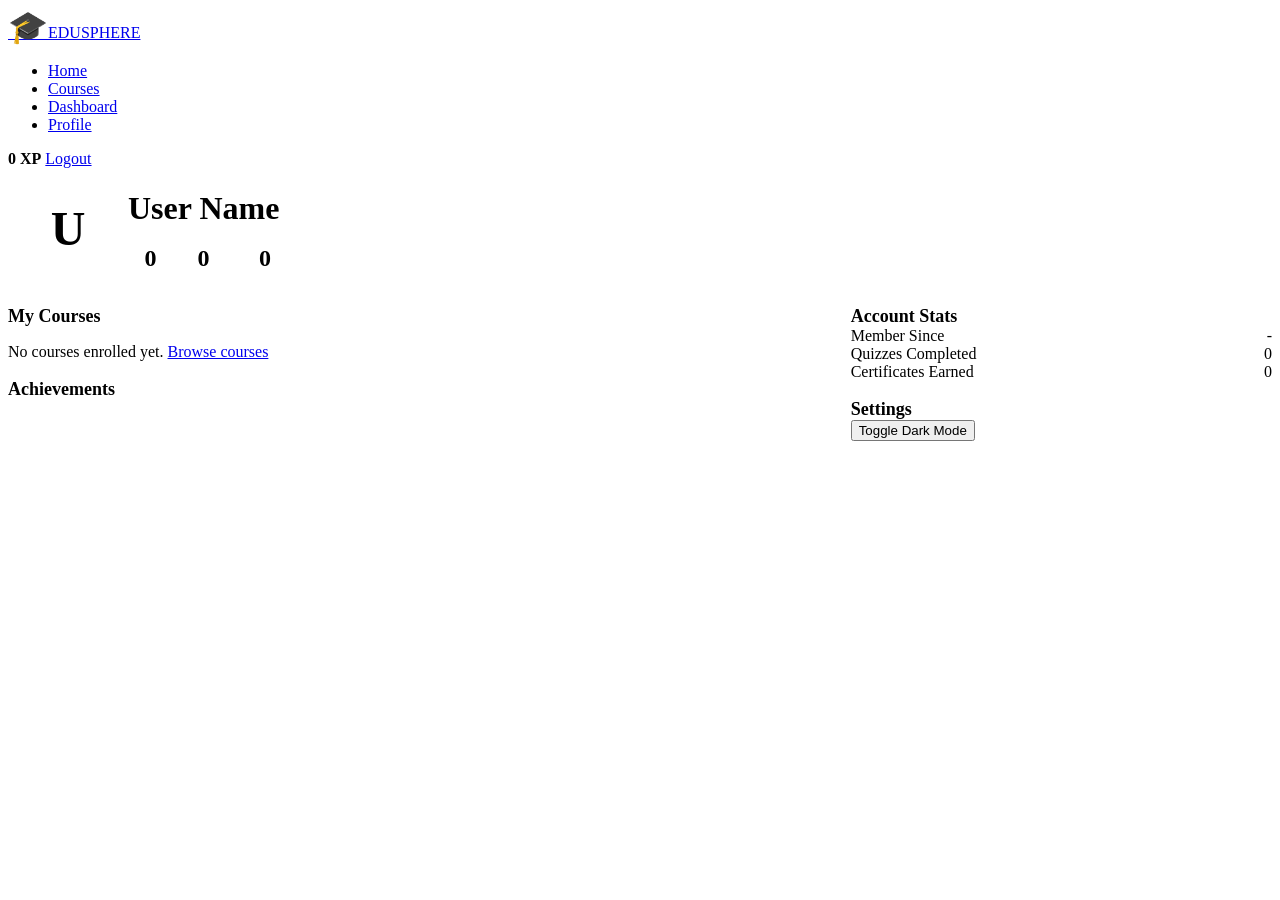
==== profile.html @ 82bf7ac2 "Add profile.html with layout and styles Initial creation of the profile page with layout and styles." ====
<!DOCTYPE html>
<html lang="en">
<head>
    <meta charset="UTF-8">
    <meta name="viewport" content="width=device-width, initial-scale=1.0">
    <title>Profile - EDUSPHERE</title>
    <link rel="preconnect" href="https://fonts.googleapis.com">
    <link rel="preconnect" href="https://fonts.gstatic.com" crossorigin>
    <link href="https://fonts.googleapis.com/css2?family=Inter:wght@400;500;600;700&family=Poppins:wght@500;600;700&display=swap" rel="stylesheet">
    <link rel="stylesheet" href="css/style.css">
    <link rel="stylesheet" href="css/dashboard.css">
    <style>
        .profile-page { padding: calc(70px + var(--spacing-xl)) 0 var(--spacing-xl); }
        .profile-header { background: linear-gradient(135deg, var(--primary-color), var(--primary-dark)); padding: var(--spacing-2xl); color: var(--text-light); border-radius: var(--radius-lg); margin-bottom: var(--spacing-xl); }
        .profile-info { display: flex; align-items: center; gap: var(--spacing-xl); flex-wrap: wrap; }
        .profile-avatar { width: 120px; height: 120px; border-radius: var(--radius-full); background: var(--bg-primary); display: flex; align-items: center; justify-content: center; font-size: 3rem; font-weight: 700; color: var(--primary-color); border: 4px solid var(--text-light); }
        .profile-details h1 { color: var(--text-light); font-size: 2rem; margin-bottom: var(--spacing-xs); }
        .profile-details p { color: rgba(255,255,255,0.8); margin: 0; }
        .profile-stats { display: flex; gap: var(--spacing-xl); margin-top: var(--spacing-lg); flex-wrap: wrap; }
        .profile-stat { text-align: center; }
        .profile-stat-value { font-size: 1.5rem; font-weight: 700; color: var(--text-light); }
        .profile-stat-label { font-size: 0.875rem; color: rgba(255,255,255,0.7); }
        .profile-grid { display: grid; grid-template-columns: 2fr 1fr; gap: var(--spacing-xl); }
        @media (max-width: 992px) { .profile-grid { grid-template-columns: 1fr; } }
        .profile-section { background: var(--bg-primary); border-radius: var(--radius-lg); padding: var(--spacing-xl); margin-bottom: var(--spacing-xl); box-shadow: var(--shadow-sm); }
        .profile-section h3 { font-size: 1.125rem; margin-bottom: var(--spacing-lg); }
        .stat-row { display: flex; justify-content: space-between; padding: var(--spacing-md) 0; border-bottom: 1px solid var(--border-light); }
        .stat-row:last-child { border-bottom: none; }
        .achievement-grid { display: grid; grid-template-columns: repeat(auto-fill, minmax(100px, 1fr)); gap: var(--spacing-md); }
        .achievement-card { text-align: center; padding: var(--spacing-lg); background: var(--bg-secondary); border-radius: var(--radius-md); }
        .achievement-card.locked { opacity: 0.5; filter: grayscale(1); }
        .achievement-icon { font-size: 2rem; margin-bottom: var(--spacing-sm); }
        .achievement-name { font-size: 0.75rem; font-weight: 600; }
        .course-progress-item { display: flex; gap: var(--spacing-md); padding: var(--spacing-md) 0; border-bottom: 1px solid var(--border-light); }
        .course-progress-item:last-child { border-bottom: none; }
        .course-thumb { width: 80px; height: 60px; background: var(--bg-tertiary); border-radius: var(--radius-md); display: flex; align-items: center; justify-content: center; }
        .course-info { flex: 1; }
        .course-info h4 { font-size: 0.9375rem; margin-bottom: var(--spacing-xs); }
        .course-info p { font-size: 0.8125rem; color: var(--text-tertiary); margin: 0; }
    </style>
</head>
<body>
    <nav class="navbar">
        <div class="navbar-container">
            <a href="index.html" class="navbar-brand"><span style="font-size: 2rem;">🎓</span>EDUSPHERE</a>
            <div class="navbar-menu" id="navbar-menu">
                <ul class="navbar-links">
                    <li><a href="index.html" class="navbar-link">Home</a></li>
                    <li><a href="courses.html" class="navbar-link">Courses</a></li>
                    <li><a href="dashboard.html" class="navbar-link">Dashboard</a></li>
                    <li><a href="profile.html" class="navbar-link active">Profile</a></li>
                </ul>
                <div class="navbar-actions">
                    <span class="user-xp" style="font-weight:600;color:var(--primary-color);">0 XP</span>
                    <a href="login.html" class="btn btn-primary" onclick="AuthManager.logout()">Logout</a>
                </div>
            </div>
        </div>
    </nav>

    <div class="container profile-page">
        <div class="profile-header">
            <div class="profile-info">
                <div class="profile-avatar" id="profile-avatar">U</div>
                <div class="profile-details">
                    <h1 id="profile-name">User Name</h1>
                    <p id="profile-email">user@email.com</p>
                    <div class="profile-stats">
                        <div class="profile-stat">
                            <div class="profile-stat-value" id="stat-courses">0</div>
                            <div class="profile-stat-label">Courses</div>
                        </div>
                        <div class="profile-stat">
                            <div class="profile-stat-value" id="stat-xp">0</div>
                            <div class="profile-stat-label">XP Earned</div>
                        </div>
                        <div class="profile-stat">
                            <div class="profile-stat-value" id="stat-streak">0</div>
                            <div class="profile-stat-label">Day Streak</div>
                        </div>
                    </div>
                </div>
            </div>
        </div>

        <div class="profile-grid">
            <div>
                <div class="profile-section">
                    <h3>My Courses</h3>
                    <div id="enrolled-courses">
                        <p style="color:var(--text-tertiary);">No courses enrolled yet. <a href="courses.html">Browse courses</a></p>
                    </div>
                </div>
                <div class="profile-section">
                    <h3>Achievements</h3>
                    <div class="achievement-grid" id="achievements"></div>
                </div>
            </div>
            <div>
                <div class="profile-section">
                    <h3>Account Stats</h3>
                    <div class="stat-row"><span>Member Since</span><span id="join-date">-</span></div>
                    <div class="stat-row"><span>Quizzes Completed</span><span id="quiz-count">0</span></div>
                    <div class="stat-row"><span>Certificates Earned</span><span id="cert-count">0</span></div>
                </div>
                <div class="profile-section">
                    <h3>Settings</h3>
                    <button class="btn btn-outline w-full mb-sm" onclick="ThemeManager.toggle()">Toggle Dark Mode</button>
                </div>
            </div>
        </div>
    </div>

    <script src="js/data.js"></script>
    <script src="js/main.js"></script>
    <script>
        AuthManager.checkAuth();
        if (!APP_STATE.isLoggedIn) { window.location.href = 'login.html'; }
        
        const user = APP_STATE.currentUser;
        if (user) {
            document.getElementById('profile-name').textContent = user.name;
            document.getElementById('profile-email').textContent = user.email;
            document.getElementById('profile-avatar').textContent = user.name.charAt(0).toUpperCase();
            document.getElementById('stat-xp').textContent = (user.xp || 0).toLocaleString();
            document.getElementById('stat-streak').textContent = user.streak || 0;
            document.getElementById('stat-courses').textContent = (user.enrolledCourses || []).length;
            document.getElementById('join-date').textContent = new Date(user.joinedAt || Date.now()).toLocaleDateString();
            document.querySelector('.user-xp').textContent = `${(user.xp || 0).toLocaleString()} XP`;
            
            // Render achievements
            const achievementsEl = document.getElementById('achievements');
            achievementsEl.innerHTML = ACHIEVEMENTS.map(a => {
                const unlocked = user.achievements?.includes(a.id);
                return `<div class="achievement-card ${unlocked ? '' : 'locked'}"><div class="achievement-icon">${a.icon}</div><div class="achievement-name">${a.name}</div></div>`;
            }).join('');
        }
    </script>
</body>
</html>
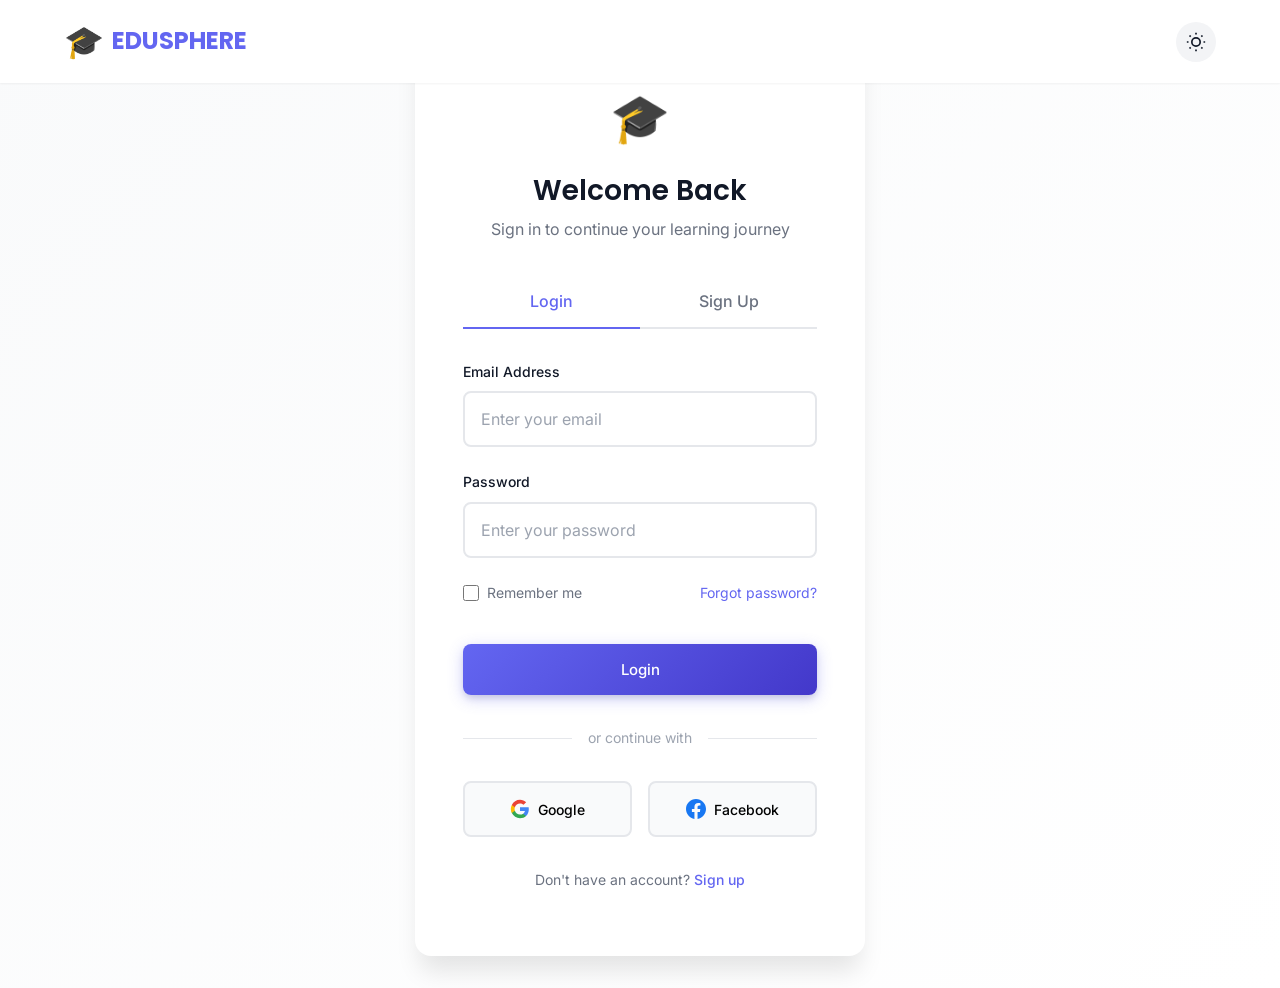
==== commit 39028787: "Update profile.html" ====
--- a/profile.html
+++ b/profile.html
@@ -37,6 +37,17 @@
         .course-info { flex: 1; }
         .course-info h4 { font-size: 0.9375rem; margin-bottom: var(--spacing-xs); }
         .course-info p { font-size: 0.8125rem; color: var(--text-tertiary); margin: 0; }
+        
+        /* Certificates Section */
+        .certificates-grid { display: grid; grid-template-columns: repeat(auto-fill, minmax(280px, 1fr)); gap: var(--spacing-lg); }
+        .certificate-card { background: linear-gradient(135deg, #fff 0%, #f8f9fa 100%); border: 2px solid #ffd700; border-radius: var(--radius-lg); padding: var(--spacing-xl); text-align: center; position: relative; overflow: hidden; }
+        .certificate-card::before { content: ''; position: absolute; top: 0; left: 0; right: 0; height: 4px; background: linear-gradient(90deg, #ffd700, #ffb700, #ffd700); }
+        .certificate-card .cert-icon { font-size: 3rem; margin-bottom: var(--spacing-md); }
+        .certificate-card h4 { font-size: 1rem; margin-bottom: var(--spacing-xs); color: #333; }
+        .certificate-card p { font-size: 0.8125rem; color: #666; margin-bottom: var(--spacing-md); }
+        .certificate-card .cert-date { font-size: 0.75rem; color: #999; }
+        .certificate-actions { display: flex; gap: var(--spacing-sm); justify-content: center; margin-top: var(--spacing-md); }
+        .no-certificates { text-align: center; padding: var(--spacing-xl); color: var(--text-tertiary); }
     </style>
 </head>
 <body>
@@ -91,6 +102,15 @@
                         <p style="color:var(--text-tertiary);">No courses enrolled yet. <a href="courses.html">Browse courses</a></p>
                     </div>
                 </div>
+
+                <!-- Certificates Section -->
+                <div class="profile-section">
+                    <h3>🎓 My Certificates</h3>
+                    <div class="certificates-grid" id="certificates-list">
+                        <p class="no-certificates">Complete courses to earn certificates!</p>
+                    </div>
+                </div>
+
                 <div class="profile-section">
                     <h3>Achievements</h3>
                     <div class="achievement-grid" id="achievements"></div>
@@ -134,6 +154,56 @@
                 const unlocked = user.achievements?.includes(a.id);
                 return `<div class="achievement-card ${unlocked ? '' : 'locked'}"><div class="achievement-icon">${a.icon}</div><div class="achievement-name">${a.name}</div></div>`;
             }).join('');
+            
+            renderCertificates();
+        }
+        
+        function renderCertificates() {
+            const certList = document.getElementById('certificates-list');
+            const certificates = JSON.parse(localStorage.getItem('edusphere_certificates') || '[]');
+            
+            if (certificates.length === 0) {
+                certList.innerHTML = '<p class="no-certificates">Complete courses to earn certificates!</p>';
+                return;
+            }
+            
+            certList.innerHTML = certificates.map(cert => `
+                <div class="certificate-card">
+                    <div class="cert-icon">🎓</div>
+                    <h4>${cert.courseName}</h4>
+                    <p>Completed on ${new Date(cert.completedAt).toLocaleDateString()}</p>
+                    <span class="cert-date">Certificate ID: ${cert.id}</span>
+                    <div class="certificate-actions">
+                        <button class="btn btn-sm btn-primary" onclick="viewCertificate('${cert.id}')">View</button>
+                        <button class="btn btn-sm btn-outline" onclick="downloadCertificate('${cert.id}')">Download</button>
+                    </div>
+                </div>
+            `).join('');
+            
+            document.getElementById('cert-count').textContent = certificates.length;
+        }
+        
+        function viewCertificate(certId) {
+            const certificates = JSON.parse(localStorage.getItem('edusphere_certificates') || '[]');
+            const cert = certificates.find(c => c.id === certId);
+            if (cert) {
+                alert(`Certificate of Completion\n\nStudent: ${cert.userName}\nCourse: ${cert.courseName}\nCompleted: ${new Date(cert.completedAt).toLocaleDateString()}`);
+            }
+        }
+        
+        function downloadCertificate(certId) {
+            const certificates = JSON.parse(localStorage.getItem('edusphere_certificates') || '[]');
+            const cert = certificates.find(c => c.id === certId);
+            if (cert) {
+                const content = `CERTIFICATE OF COMPLETION\n\nThis is to certify that\n${cert.userName}\nhas successfully completed the course\n${cert.courseName}\n\nDate: ${new Date(cert.completedAt).toLocaleDateString()}\nCertificate ID: ${cert.id}\n\n- EDUSPHERE`;
+                const blob = new Blob([content], { type: 'text/plain' });
+                const url = URL.createObjectURL(blob);
+                const a = document.createElement('a');
+                a.href = url;
+                a.download = `certificate-${cert.courseName.replace(/\s+/g, '-')}.txt`;
+                a.click();
+                URL.revokeObjectURL(url);
+            }
         }
     </script>
 </body>
--- a/css/style.css
+++ b/css/style.css
@@ -0,0 +1,1621 @@
+/* EDUSPHERE - Smart AI Learning Platform */
+/* Main Stylesheet */
+
+/* ========================================
+   CSS VARIABLES & THEME
+======================================== */
+:root {
+    /* Primary Colors */
+    --primary-color: #6366f1;
+    --primary-hover: #4f46e5;
+    --primary-light: #818cf8;
+    --primary-dark: #4338ca;
+    
+    /* Secondary Colors */
+    --secondary-color: #10b981;
+    --secondary-hover: #059669;
+    --accent-color: #f59e0b;
+    
+    /* Neutral Colors */
+    --bg-primary: #ffffff;
+    --bg-secondary: #f9fafb;
+    --bg-tertiary: #f3f4f6;
+    --bg-dark: #111827;
+    
+    /* Text Colors */
+    --text-primary: #111827;
+    --text-secondary: #6b7280;
+    --text-tertiary: #9ca3af;
+    --text-light: #ffffff;
+    
+    /* Border Colors */
+    --border-color: #e5e7eb;
+    --border-light: #f3f4f6;
+    
+    /* Status Colors */
+    --success-color: #10b981;
+    --warning-color: #f59e0b;
+    --error-color: #ef4444;
+    --info-color: #3b82f6;
+    
+    /* Shadows */
+    --shadow-sm: 0 1px 2px 0 rgba(0, 0, 0, 0.05);
+    --shadow-md: 0 4px 6px -1px rgba(0, 0, 0, 0.1);
+    --shadow-lg: 0 10px 15px -3px rgba(0, 0, 0, 0.1);
+    --shadow-xl: 0 20px 25px -5px rgba(0, 0, 0, 0.1);
+    
+    /* Spacing */
+    --spacing-xs: 0.25rem;
+    --spacing-sm: 0.5rem;
+    --spacing-md: 1rem;
+    --spacing-lg: 1.5rem;
+    --spacing-xl: 2rem;
+    --spacing-2xl: 3rem;
+    
+    /* Border Radius */
+    --radius-sm: 0.375rem;
+    --radius-md: 0.5rem;
+    --radius-lg: 0.75rem;
+    --radius-xl: 1rem;
+    --radius-full: 9999px;
+    
+    /* Transitions */
+    --transition-fast: 150ms ease;
+    --transition-base: 250ms ease;
+    --transition-slow: 350ms ease;
+    
+    /* Z-index */
+    --z-dropdown: 100;
+    --z-sticky: 200;
+    --z-fixed: 300;
+    --z-modal-backdrop: 400;
+    --z-modal: 500;
+    --z-popover: 600;
+    --z-tooltip: 700;
+    
+    /* Font */
+    --font-primary: 'Inter', -apple-system, BlinkMacSystemFont, 'Segoe UI', sans-serif;
+    --font-heading: 'Poppins', sans-serif;
+}
+
+/* Dark Theme */
+[data-theme="dark"] {
+    --bg-primary: #1a1a2e;
+    --bg-secondary: #16213e;
+    --bg-tertiary: #0f3460;
+    --text-primary: #f9fafb;
+    --text-secondary: #d1d5db;
+    --text-tertiary: #9ca3af;
+    --border-color: #374151;
+    --border-light: #1f2937;
+}
+
+/* ========================================
+   RESET & BASE STYLES
+======================================== */
+*, *::before, *::after {
+    box-sizing: border-box;
+    margin: 0;
+    padding: 0;
+}
+
+html {
+    scroll-behavior: smooth;
+    font-size: 16px;
+}
+
+body {
+    font-family: var(--font-primary);
+    color: var(--text-primary);
+    background-color: var(--bg-secondary);
+    line-height: 1.6;
+    -webkit-font-smoothing: antialiased;
+    -moz-osx-font-smoothing: grayscale;
+    overflow-x: hidden;
+}
+
+h1, h2, h3, h4, h5, h6 {
+    font-family: var(--font-heading);
+    font-weight: 600;
+    line-height: 1.3;
+    color: var(--text-primary);
+}
+
+h1 { font-size: 2.5rem; }
+h2 { font-size: 2rem; }
+h3 { font-size: 1.5rem; }
+h4 { font-size: 1.25rem; }
+h5 { font-size: 1.125rem; }
+h6 { font-size: 1rem; }
+
+p {
+    color: var(--text-secondary);
+    margin-bottom: var(--spacing-md);
+}
+
+a {
+    color: var(--primary-color);
+    text-decoration: none;
+    transition: color var(--transition-fast);
+}
+
+a:hover {
+    color: var(--primary-hover);
+}
+
+img {
+    max-width: 100%;
+    height: auto;
+    display: block;
+}
+
+button {
+    cursor: pointer;
+    font-family: inherit;
+    border: none;
+    outline: none;
+}
+
+input, textarea, select {
+    font-family: inherit;
+    font-size: 1rem;
+}
+
+/* ========================================
+   UTILITY CLASSES
+======================================== */
+.container {
+    max-width: 1200px;
+    margin: 0 auto;
+    padding: 0 var(--spacing-lg);
+}
+
+.container-fluid {
+    width: 100%;
+    padding: 0 var(--spacing-lg);
+}
+
+.flex {
+    display: flex;
+}
+
+.flex-col {
+    flex-direction: column;
+}
+
+.items-center {
+    align-items: center;
+}
+
+.justify-center {
+    justify-content: center;
+}
+
+.justify-between {
+    justify-content: space-between;
+}
+
+.gap-sm { gap: var(--spacing-sm); }
+.gap-md { gap: var(--spacing-md); }
+.gap-lg { gap: var(--spacing-lg); }
+.gap-xl { gap: var(--spacing-xl); }
+
+.text-center { text-align: center; }
+.text-left { text-align: left; }
+.text-right { text-align: right; }
+
+.hidden { display: none !important; }
+.block { display: block; }
+
+.w-full { width: 100%; }
+.h-full { height: 100%; }
+
+.mt-sm { margin-top: var(--spacing-sm); }
+.mt-md { margin-top: var(--spacing-md); }
+.mt-lg { margin-top: var(--spacing-lg); }
+.mt-xl { margin-top: var(--spacing-xl); }
+
+.mb-sm { margin-bottom: var(--spacing-sm); }
+.mb-md { margin-bottom: var(--spacing-md); }
+.mb-lg { margin-bottom: var(--spacing-lg); }
+.mb-xl { margin-bottom: var(--spacing-xl); }
+
+/* ========================================
+   BUTTON STYLES
+======================================== */
+.btn {
+    display: inline-flex;
+    align-items: center;
+    justify-content: center;
+    gap: var(--spacing-sm);
+    padding: var(--spacing-md) var(--spacing-lg);
+    font-size: 0.9375rem;
+    font-weight: 500;
+    border-radius: var(--radius-md);
+    transition: all var(--transition-base);
+    cursor: pointer;
+    border: none;
+    text-decoration: none;
+}
+
+.btn-primary {
+    background: linear-gradient(135deg, var(--primary-color), var(--primary-dark));
+    color: var(--text-light);
+    box-shadow: var(--shadow-md), 0 4px 15px rgba(99, 102, 241, 0.3);
+}
+
+.btn-primary:hover {
+    transform: translateY(-2px);
+    box-shadow: var(--shadow-lg), 0 6px 20px rgba(99, 102, 241, 0.4);
+}
+
+.btn-secondary {
+    background-color: var(--secondary-color);
+    color: var(--text-light);
+}
+
+.btn-secondary:hover {
+    background-color: var(--secondary-hover);
+    transform: translateY(-2px);
+}
+
+.btn-outline {
+    background-color: transparent;
+    border: 2px solid var(--primary-color);
+    color: var(--primary-color);
+}
+
+.btn-outline:hover {
+    background-color: var(--primary-color);
+    color: var(--text-light);
+}
+
+.btn-ghost {
+    background-color: transparent;
+    color: var(--text-secondary);
+}
+
+.btn-ghost:hover {
+    background-color: var(--bg-tertiary);
+    color: var(--text-primary);
+}
+
+.btn-sm {
+    padding: var(--spacing-sm) var(--spacing-md);
+    font-size: 0.875rem;
+}
+
+.btn-lg {
+    padding: var(--spacing-lg) var(--spacing-2xl);
+    font-size: 1.0625rem;
+}
+
+.btn-icon {
+    padding: var(--spacing-sm);
+    border-radius: var(--radius-full);
+}
+
+/* ========================================
+   FORM STYLES
+======================================== */
+.form-group {
+    margin-bottom: var(--spacing-lg);
+}
+
+.form-label {
+    display: block;
+    font-size: 0.875rem;
+    font-weight: 500;
+    color: var(--text-primary);
+    margin-bottom: var(--spacing-sm);
+}
+
+.form-input {
+    width: 100%;
+    padding: var(--spacing-md);
+    font-size: 1rem;
+    color: var(--text-primary);
+    background-color: var(--bg-primary);
+    border: 2px solid var(--border-color);
+    border-radius: var(--radius-md);
+    transition: all var(--transition-fast);
+}
+
+.form-input:focus {
+    outline: none;
+    border-color: var(--primary-color);
+    box-shadow: 0 0 0 3px rgba(99, 102, 241, 0.15);
+}
+
+.form-input::placeholder {
+    color: var(--text-tertiary);
+}
+
+.form-error {
+    color: var(--error-color);
+    font-size: 0.875rem;
+    margin-top: var(--spacing-xs);
+}
+
+/* ========================================
+   CARD STYLES
+======================================== */
+.card {
+    background-color: var(--bg-primary);
+    border-radius: var(--radius-lg);
+    box-shadow: var(--shadow-md);
+    overflow: hidden;
+    transition: all var(--transition-base);
+}
+
+.card:hover {
+    transform: translateY(-4px);
+    box-shadow: var(--shadow-xl);
+}
+
+.card-body {
+    padding: var(--spacing-lg);
+}
+
+.card-header {
+    padding: var(--spacing-lg);
+    border-bottom: 1px solid var(--border-light);
+}
+
+.card-footer {
+    padding: var(--spacing-lg);
+    border-top: 1px solid var(--border-light);
+}
+
+/* Course Card */
+.course-card {
+    position: relative;
+    background: var(--bg-primary);
+    border-radius: var(--radius-lg);
+    overflow: hidden;
+    box-shadow: var(--shadow-sm);
+    transition: all var(--transition-base);
+}
+
+.course-card:hover {
+    transform: translateY(-8px);
+    box-shadow: var(--shadow-xl);
+}
+
+.course-card-image {
+    position: relative;
+    height: 180px;
+    overflow: hidden;
+}
+
+.course-card-image img {
+    width: 100%;
+    height: 100%;
+    object-fit: cover;
+    transition: transform var(--transition-slow);
+}
+
+.course-card:hover .course-card-image img {
+    transform: scale(1.1);
+}
+
+.course-card-badge {
+    position: absolute;
+    top: var(--spacing-md);
+    left: var(--spacing-md);
+    padding: var(--spacing-xs) var(--spacing-sm);
+    background: var(--primary-color);
+    color: var(--text-light);
+    font-size: 0.75rem;
+    font-weight: 600;
+    border-radius: var(--radius-sm);
+    text-transform: uppercase;
+}
+
+.course-card-content {
+    padding: var(--spacing-lg);
+}
+
+.course-card-title {
+    font-size: 1.125rem;
+    font-weight: 600;
+    margin-bottom: var(--spacing-sm);
+    display: -webkit-box;
+    -webkit-line-clamp: 2;
+    -webkit-box-orient: vertical;
+    overflow: hidden;
+}
+
+.course-card-instructor {
+    font-size: 0.875rem;
+    color: var(--text-tertiary);
+    margin-bottom: var(--spacing-md);
+}
+
+.course-card-meta {
+    display: flex;
+    align-items: center;
+    justify-content: space-between;
+    font-size: 0.8125rem;
+    color: var(--text-secondary);
+}
+
+.course-card-rating {
+    display: flex;
+    align-items: center;
+    gap: var(--spacing-xs);
+    color: var(--accent-color);
+}
+
+.course-card-price {
+    font-weight: 600;
+    color: var(--primary-color);
+}
+
+/* ========================================
+   NAVIGATION
+======================================== */
+.navbar {
+    position: fixed;
+    top: 0;
+    left: 0;
+    right: 0;
+    z-index: var(--z-fixed);
+    background-color: var(--bg-primary);
+    box-shadow: var(--shadow-sm);
+    padding: var(--spacing-md) 0;
+    transition: all var(--transition-base);
+}
+
+.navbar.scrolled {
+    box-shadow: var(--shadow-md);
+    padding: var(--spacing-sm) 0;
+}
+
+.navbar-container {
+    display: flex;
+    align-items: center;
+    justify-content: space-between;
+    max-width: 1200px;
+    margin: 0 auto;
+    padding: 0 var(--spacing-lg);
+}
+
+.navbar-brand {
+    display: flex;
+    align-items: center;
+    gap: var(--spacing-sm);
+    font-family: var(--font-heading);
+    font-size: 1.5rem;
+    font-weight: 700;
+    color: var(--primary-color);
+    text-decoration: none;
+}
+
+.navbar-brand img {
+    width: 40px;
+    height: 40px;
+}
+
+.navbar-menu {
+    display: flex;
+    align-items: center;
+    gap: var(--spacing-xl);
+}
+
+.navbar-links {
+    display: flex;
+    align-items: center;
+    gap: var(--spacing-lg);
+    list-style: none;
+}
+
+.navbar-link {
+    color: var(--text-secondary);
+    font-weight: 500;
+    transition: color var(--transition-fast);
+    position: relative;
+}
+
+.navbar-link:hover,
+.navbar-link.active {
+    color: var(--primary-color);
+}
+
+.navbar-link::after {
+    content: '';
+    position: absolute;
+    bottom: -4px;
+    left: 0;
+    width: 0;
+    height: 2px;
+    background: var(--primary-color);
+    transition: width var(--transition-base);
+}
+
+.navbar-link:hover::after,
+.navbar-link.active::after {
+    width: 100%;
+}
+
+.navbar-actions {
+    display: flex;
+    align-items: center;
+    gap: var(--spacing-md);
+}
+
+.navbar-toggle {
+    display: none;
+    flex-direction: column;
+    gap: 4px;
+    padding: var(--spacing-sm);
+    background: none;
+    border: none;
+    cursor: pointer;
+}
+
+.navbar-toggle span {
+    display: block;
+    width: 24px;
+    height: 2px;
+    background: var(--text-primary);
+    transition: all var(--transition-fast);
+}
+
+/* ========================================
+   HERO SECTION
+======================================== */
+.hero {
+    position: relative;
+    min-height: 100vh;
+    display: flex;
+    align-items: center;
+    padding: calc(80px + var(--spacing-2xl)) 0 var(--spacing-2xl);
+    background: linear-gradient(135deg, var(--bg-secondary) 0%, var(--bg-primary) 100%);
+    overflow: hidden;
+}
+
+.hero::before {
+    content: '';
+    position: absolute;
+    top: -50%;
+    right: -20%;
+    width: 80%;
+    height: 150%;
+    background: radial-gradient(ellipse, rgba(99, 102, 241, 0.15) 0%, transparent 70%);
+    pointer-events: none;
+}
+
+.hero-content {
+    position: relative;
+    z-index: 1;
+    max-width: 600px;
+}
+
+.hero-badge {
+    display: inline-flex;
+    align-items: center;
+    gap: var(--spacing-sm);
+    padding: var(--spacing-sm) var(--spacing-md);
+    background: rgba(99, 102, 241, 0.1);
+    border: 1px solid rgba(99, 102, 241, 0.2);
+    border-radius: var(--radius-full);
+    font-size: 0.875rem;
+    color: var(--primary-color);
+    margin-bottom: var(--spacing-lg);
+    animation: fadeInUp 0.6s ease;
+}
+
+.hero-title {
+    font-size: 3.5rem;
+    font-weight: 700;
+    line-height: 1.2;
+    margin-bottom: var(--spacing-lg);
+    animation: fadeInUp 0.6s ease 0.1s both;
+}
+
+.hero-title span {
+    background: linear-gradient(135deg, var(--primary-color), var(--secondary-color));
+    -webkit-background-clip: text;
+    -webkit-text-fill-color: transparent;
+    background-clip: text;
+}
+
+.hero-description {
+    font-size: 1.125rem;
+    color: var(--text-secondary);
+    margin-bottom: var(--spacing-xl);
+    animation: fadeInUp 0.6s ease 0.2s both;
+}
+
+.hero-actions {
+    display: flex;
+    gap: var(--spacing-md);
+    animation: fadeInUp 0.6s ease 0.3s both;
+}
+
+.hero-stats {
+    display: flex;
+    gap: var(--spacing-2xl);
+    margin-top: var(--spacing-2xl);
+    animation: fadeInUp 0.6s ease 0.4s both;
+}
+
+.hero-stat {
+    text-align: center;
+}
+
+.hero-stat-number {
+    font-size: 2rem;
+    font-weight: 700;
+    color: var(--primary-color);
+}
+
+.hero-stat-label {
+    font-size: 0.875rem;
+    color: var(--text-tertiary);
+}
+
+.hero-image {
+    position: relative;
+    z-index: 1;
+    animation: fadeInRight 0.8s ease 0.3s both;
+}
+
+.hero-image img {
+    width: 100%;
+    max-width: 550px;
+    border-radius: var(--radius-xl);
+    box-shadow: var(--shadow-xl);
+}
+
+/* ========================================
+   SECTION STYLES
+======================================== */
+.section {
+    padding: var(--spacing-2xl) 0;
+}
+
+.section-header {
+    text-align: center;
+    max-width: 600px;
+    margin: 0 auto var(--spacing-2xl);
+}
+
+.section-title {
+    font-size: 2.25rem;
+    margin-bottom: var(--spacing-md);
+}
+
+.section-subtitle {
+    font-size: 1.0625rem;
+    color: var(--text-secondary);
+}
+
+/* ========================================
+   CATEGORIES
+======================================== */
+.categories-grid {
+    display: grid;
+    grid-template-columns: repeat(auto-fit, minmax(150px, 1fr));
+    gap: var(--spacing-lg);
+}
+
+.category-card {
+    display: flex;
+    flex-direction: column;
+    align-items: center;
+    justify-content: center;
+    padding: var(--spacing-xl);
+    background: var(--bg-primary);
+    border-radius: var(--radius-lg);
+    text-align: center;
+    transition: all var(--transition-base);
+    cursor: pointer;
+    border: 2px solid transparent;
+}
+
+.category-card:hover {
+    transform: translateY(-4px);
+    border-color: var(--primary-color);
+    box-shadow: var(--shadow-lg);
+}
+
+.category-icon {
+    width: 60px;
+    height: 60px;
+    display: flex;
+    align-items: center;
+    justify-content: center;
+    background: linear-gradient(135deg, var(--primary-color), var(--primary-light));
+    border-radius: var(--radius-full);
+    margin-bottom: var(--spacing-md);
+    font-size: 1.5rem;
+    color: var(--text-light);
+}
+
+.category-name {
+    font-weight: 600;
+    color: var(--text-primary);
+}
+
+/* ========================================
+   COURSE GRID
+======================================== */
+.courses-grid {
+    display: grid;
+    grid-template-columns: repeat(auto-fill, minmax(280px, 1fr));
+    gap: var(--spacing-xl);
+}
+
+/* ========================================
+   TESTIMONIALS
+======================================== */
+.testimonials-section {
+    background: var(--bg-primary);
+}
+
+.testimonials-grid {
+    display: grid;
+    grid-template-columns: repeat(auto-fit, minmax(300px, 1fr));
+    gap: var(--spacing-xl);
+}
+
+.testimonial-card {
+    background: var(--bg-secondary);
+    padding: var(--spacing-xl);
+    border-radius: var(--radius-lg);
+    position: relative;
+}
+
+.testimonial-card::before {
+    content: '"';
+    position: absolute;
+    top: var(--spacing-lg);
+    left: var(--spacing-lg);
+    font-size: 4rem;
+    font-family: Georgia, serif;
+    color: var(--primary-color);
+    opacity: 0.2;
+    line-height: 1;
+}
+
+.testimonial-content {
+    position: relative;
+    z-index: 1;
+    margin-bottom: var(--spacing-lg);
+}
+
+.testimonial-author {
+    display: flex;
+    align-items: center;
+    gap: var(--spacing-md);
+}
+
+.testimonial-avatar {
+    width: 48px;
+    height: 48px;
+    border-radius: var(--radius-full);
+    object-fit: cover;
+}
+
+.testimonial-info h4 {
+    font-size: 1rem;
+    margin-bottom: 2px;
+}
+
+.testimonial-info span {
+    font-size: 0.875rem;
+    color: var(--text-tertiary);
+}
+
+/* ========================================
+   FOOTER
+======================================== */
+.footer {
+    background: var(--bg-dark);
+    color: var(--text-light);
+    padding: var(--spacing-2xl) 0 var(--spacing-lg);
+}
+
+.footer-grid {
+    display: grid;
+    grid-template-columns: 2fr repeat(3, 1fr);
+    gap: var(--spacing-2xl);
+    margin-bottom: var(--spacing-2xl);
+}
+
+.footer-brand {
+    max-width: 300px;
+}
+
+.footer-logo {
+    display: flex;
+    align-items: center;
+    gap: var(--spacing-sm);
+    font-family: var(--font-heading);
+    font-size: 1.5rem;
+    font-weight: 700;
+    color: var(--text-light);
+    margin-bottom: var(--spacing-md);
+}
+
+.footer-description {
+    color: var(--text-tertiary);
+    font-size: 0.9375rem;
+    line-height: 1.7;
+}
+
+.footer-title {
+    font-size: 1rem;
+    font-weight: 600;
+    color: var(--text-light);
+    margin-bottom: var(--spacing-lg);
+}
+
+.footer-links {
+    list-style: none;
+}
+
+.footer-links li {
+    margin-bottom: var(--spacing-sm);
+}
+
+.footer-links a {
+    color: var(--text-tertiary);
+    font-size: 0.9375rem;
+    transition: color var(--transition-fast);
+}
+
+.footer-links a:hover {
+    color: var(--primary-light);
+}
+
+.footer-bottom {
+    display: flex;
+    align-items: center;
+    justify-content: space-between;
+    padding-top: var(--spacing-lg);
+    border-top: 1px solid rgba(255, 255, 255, 0.1);
+}
+
+.footer-copyright {
+    color: var(--text-tertiary);
+    font-size: 0.875rem;
+}
+
+.footer-social {
+    display: flex;
+    gap: var(--spacing-md);
+}
+
+.footer-social a {
+    width: 36px;
+    height: 36px;
+    display: flex;
+    align-items: center;
+    justify-content: center;
+    background: rgba(255, 255, 255, 0.1);
+    border-radius: var(--radius-full);
+    color: var(--text-light);
+    transition: all var(--transition-fast);
+}
+
+.footer-social a:hover {
+    background: var(--primary-color);
+    transform: translateY(-2px);
+}
+
+/* ========================================
+   ANIMATIONS
+======================================== */
+@keyframes fadeInUp {
+    from {
+        opacity: 0;
+        transform: translateY(20px);
+    }
+    to {
+        opacity: 1;
+        transform: translateY(0);
+    }
+}
+
+@keyframes fadeInRight {
+    from {
+        opacity: 0;
+        transform: translateX(20px);
+    }
+    to {
+        opacity: 1;
+        transform: translateX(0);
+    }
+}
+
+@keyframes pulse {
+    0%, 100% {
+        transform: scale(1);
+    }
+    50% {
+        transform: scale(1.05);
+    }
+}
+
+@keyframes float {
+    0%, 100% {
+        transform: translateY(0);
+    }
+    50% {
+        transform: translateY(-10px);
+    }
+}
+
+/* ========================================
+   RESPONSIVE
+======================================== */
+@media (max-width: 992px) {
+    .hero-title {
+        font-size: 2.75rem;
+    }
+    
+    .hero-image {
+        display: none;
+    }
+    
+    .footer-grid {
+        grid-template-columns: repeat(2, 1fr);
+    }
+}
+
+@media (max-width: 768px) {
+    h1 { font-size: 2rem; }
+    h2 { font-size: 1.75rem; }
+    
+    .hero {
+        min-height: auto;
+        padding: calc(80px + var(--spacing-xl)) 0 var(--spacing-xl);
+    }
+    
+    .hero-title {
+        font-size: 2.25rem;
+    }
+    
+    .hero-actions {
+        flex-direction: column;
+    }
+    
+    .hero-stats {
+        justify-content: center;
+    }
+    
+    .navbar-menu {
+        position: fixed;
+        top: 70px;
+        left: 0;
+        right: 0;
+        background: var(--bg-primary);
+        flex-direction: column;
+        padding: var(--spacing-lg);
+        box-shadow: var(--shadow-lg);
+        transform: translateY(-150%);
+        transition: transform var(--transition-base);
+    }
+    
+    .navbar-menu.active {
+        transform: translateY(0);
+    }
+    
+    .navbar-toggle {
+        display: flex;
+    }
+    
+    .navbar-links {
+        flex-direction: column;
+        width: 100%;
+    }
+    
+    .navbar-link {
+        display: block;
+        padding: var(--spacing-sm) 0;
+    }
+    
+    .footer-grid {
+        grid-template-columns: 1fr;
+    }
+    
+    .footer-bottom {
+        flex-direction: column;
+        gap: var(--spacing-md);
+        text-align: center;
+    }
+}
+
+@media (max-width: 480px) {
+    .hero-title {
+        font-size: 1.875rem;
+    }
+    
+    .hero-stats {
+        flex-direction: column;
+        gap: var(--spacing-md);
+    }
+    
+    .courses-grid {
+        grid-template-columns: 1fr;
+    }
+}
+
+/* ========================================
+   LOADING & PROGRESS
+======================================== */
+.loading-spinner {
+    width: 40px;
+    height: 40px;
+    border: 3px solid var(--border-color);
+    border-top-color: var(--primary-color);
+    border-radius: 50%;
+    animation: spin 0.8s linear infinite;
+}
+
+@keyframes spin {
+    to {
+        transform: rotate(360deg);
+    }
+}
+
+.progress-bar {
+    width: 100%;
+    height: 8px;
+    background: var(--bg-tertiary);
+    border-radius: var(--radius-full);
+    overflow: hidden;
+}
+
+.progress-fill {
+    height: 100%;
+    background: linear-gradient(90deg, var(--primary-color), var(--secondary-color));
+    border-radius: var(--radius-full);
+    transition: width var(--transition-slow);
+}
+
+/* ========================================
+   BADGES & TAGS
+======================================== */
+.badge {
+    display: inline-flex;
+    align-items: center;
+    gap: var(--spacing-xs);
+    padding: var(--spacing-xs) var(--spacing-sm);
+    font-size: 0.75rem;
+    font-weight: 600;
+    border-radius: var(--radius-sm);
+    text-transform: uppercase;
+}
+
+.badge-primary {
+    background: rgba(99, 102, 241, 0.1);
+    color: var(--primary-color);
+}
+
+.badge-success {
+    background: rgba(16, 185, 129, 0.1);
+    color: var(--success-color);
+}
+
+.badge-warning {
+    background: rgba(245, 158, 11, 0.1);
+    color: var(--warning-color);
+}
+
+.badge-error {
+    background: rgba(239, 68, 68, 0.1);
+    color: var(--error-color);
+}
+
+/* ========================================
+   MODAL
+======================================== */
+.modal-overlay {
+    position: fixed;
+    top: 0;
+    left: 0;
+    right: 0;
+    bottom: 0;
+    background: rgba(0, 0, 0, 0.5);
+    display: flex;
+    align-items: center;
+    justify-content: center;
+    z-index: var(--z-modal-backdrop);
+    opacity: 0;
+    visibility: hidden;
+    transition: all var(--transition-base);
+}
+
+.modal-overlay.active {
+    opacity: 1;
+    visibility: visible;
+}
+
+.modal {
+    background: var(--bg-primary);
+    border-radius: var(--radius-lg);
+    max-width: 500px;
+    width: 90%;
+    max-height: 90vh;
+    overflow-y: auto;
+    transform: scale(0.9);
+    transition: transform var(--transition-base);
+}
+
+.modal-overlay.active .modal {
+    transform: scale(1);
+}
+
+.modal-header {
+    display: flex;
+    align-items: center;
+    justify-content: space-between;
+    padding: var(--spacing-lg);
+    border-bottom: 1px solid var(--border-light);
+}
+
+.modal-close {
+    width: 32px;
+    height: 32px;
+    display: flex;
+    align-items: center;
+    justify-content: center;
+    background: none;
+    border: none;
+    color: var(--text-secondary);
+    cursor: pointer;
+    border-radius: var(--radius-full);
+    transition: all var(--transition-fast);
+}
+
+.modal-close:hover {
+    background: var(--bg-tertiary);
+    color: var(--text-primary);
+}
+
+.modal-body {
+    padding: var(--spacing-lg);
+}
+
+.modal-footer {
+    display: flex;
+    gap: var(--spacing-md);
+    justify-content: flex-end;
+    padding: var(--spacing-lg);
+    border-top: 1px solid var(--border-light);
+}
+
+/* ========================================
+   TOAST NOTIFICATIONS
+======================================== */
+.toast-container {
+    position: fixed;
+    top: 90px;
+    right: var(--spacing-lg);
+    z-index: var(--z-tooltip);
+    display: flex;
+    flex-direction: column;
+    gap: var(--spacing-sm);
+}
+
+.toast {
+    display: flex;
+    align-items: center;
+    gap: var(--spacing-md);
+    padding: var(--spacing-md) var(--spacing-lg);
+    background: var(--bg-primary);
+    border-radius: var(--radius-md);
+    box-shadow: var(--shadow-lg);
+    min-width: 300px;
+    transform: translateX(120%);
+    transition: transform var(--transition-base);
+}
+
+.toast.show {
+    transform: translateX(0);
+}
+
+.toast-icon {
+    width: 24px;
+    height: 24px;
+    display: flex;
+    align-items: center;
+    justify-content: center;
+    border-radius: var(--radius-full);
+    flex-shrink: 0;
+}
+
+.toast-success .toast-icon {
+    background: rgba(16, 185, 129, 0.1);
+    color: var(--success-color);
+}
+
+.toast-error .toast-icon {
+    background: rgba(239, 68, 68, 0.1);
+    color: var(--error-color);
+}
+
+.toast-warning .toast-icon {
+    background: rgba(245, 158, 11, 0.1);
+    color: var(--warning-color);
+}
+
+.toast-info .toast-icon {
+    background: rgba(59, 130, 246, 0.1);
+    color: var(--info-color);
+}
+
+.toast-content {
+    flex: 1;
+}
+
+.toast-title {
+    font-weight: 600;
+    font-size: 0.9375rem;
+    margin-bottom: 2px;
+}
+
+.toast-message {
+    font-size: 0.8125rem;
+    color: var(--text-secondary);
+}
+
+/* ========================================
+   AI CHATBOT
+======================================== */
+.ai-chatbot {
+    position: fixed;
+    bottom: var(--spacing-xl);
+    right: var(--spacing-xl);
+    z-index: var(--z-fixed);
+}
+
+.chatbot-toggle {
+    width: 60px;
+    height: 60px;
+    display: flex;
+    align-items: center;
+    justify-content: center;
+    background: linear-gradient(135deg, var(--primary-color), var(--primary-dark));
+    border-radius: var(--radius-full);
+    color: var(--text-light);
+    font-size: 1.5rem;
+    box-shadow: var(--shadow-lg), 0 4px 20px rgba(99, 102, 241, 0.4);
+    cursor: pointer;
+    transition: all var(--transition-base);
+    border: none;
+}
+
+.chatbot-toggle:hover {
+    transform: scale(1.1);
+}
+
+.chatbot-window {
+    position: absolute;
+    bottom: 80px;
+    right: 0;
+    width: 380px;
+    height: 500px;
+    background: var(--bg-primary);
+    border-radius: var(--radius-lg);
+    box-shadow: var(--shadow-xl);
+    display: flex;
+    flex-direction: column;
+    overflow: hidden;
+    transform: scale(0.9);
+    opacity: 0;
+    visibility: hidden;
+    transition: all var(--transition-base);
+}
+
+.chatbot-window.active {
+    transform: scale(1);
+    opacity: 1;
+    visibility: visible;
+}
+
+.chatbot-header {
+    display: flex;
+    align-items: center;
+    gap: var(--spacing-md);
+    padding: var(--spacing-lg);
+    background: linear-gradient(135deg, var(--primary-color), var(--primary-dark));
+    color: var(--text-light);
+}
+
+.chatbot-avatar {
+    width: 40px;
+    height: 40px;
+    display: flex;
+    align-items: center;
+    justify-content: center;
+    background: rgba(255, 255, 255, 0.2);
+    border-radius: var(--radius-full);
+    font-size: 1.25rem;
+}
+
+.chatbot-info h4 {
+    color: var(--text-light);
+    font-size: 1rem;
+}
+
+.chatbot-info span {
+    font-size: 0.75rem;
+    opacity: 0.8;
+}
+
+.chatbot-messages {
+    flex: 1;
+    padding: var(--spacing-md);
+    overflow-y: auto;
+    display: flex;
+    flex-direction: column;
+    gap: var(--spacing-md);
+}
+
+.chatbot-message {
+    max-width: 80%;
+    padding: var(--spacing-md);
+    border-radius: var(--radius-lg);
+    font-size: 0.9375rem;
+}
+
+.chatbot-message.bot {
+    background: var(--bg-tertiary);
+    align-self: flex-start;
+    border-bottom-left-radius: var(--radius-sm);
+}
+
+.chatbot-message.user {
+    background: var(--primary-color);
+    color: var(--text-light);
+    align-self: flex-end;
+    border-bottom-right-radius: var(--radius-sm);
+}
+
+.chatbot-input-area {
+    display: flex;
+    gap: var(--spacing-sm);
+    padding: var(--spacing-md);
+    border-top: 1px solid var(--border-light);
+}
+
+.chatbot-input {
+    flex: 1;
+    padding: var(--spacing-md);
+    border: 1px solid var(--border-color);
+    border-radius: var(--radius-full);
+    font-size: 0.9375rem;
+    background: var(--bg-secondary);
+}
+
+.chatbot-input:focus {
+    outline: none;
+    border-color: var(--primary-color);
+}
+
+.chatbot-send {
+    width: 40px;
+    height: 40px;
+    display: flex;
+    align-items: center;
+    justify-content: center;
+    background: var(--primary-color);
+    color: var(--text-light);
+    border: none;
+    border-radius: var(--radius-full);
+    cursor: pointer;
+    transition: all var(--transition-fast);
+}
+
+.chatbot-send:hover {
+    background: var(--primary-hover);
+}
+
+/* ========================================
+   THEME TOGGLE
+======================================== */
+.theme-toggle {
+    width: 40px;
+    height: 40px;
+    display: flex;
+    align-items: center;
+    justify-content: center;
+    background: var(--bg-tertiary);
+    border: none;
+    border-radius: var(--radius-full);
+    cursor: pointer;
+    transition: all var(--transition-fast);
+    color: var(--text-primary);
+}
+
+.theme-toggle:hover {
+    background: var(--primary-color);
+    color: var(--text-light);
+}
+
+/* ========================================
+   LANGUAGE SELECTOR
+======================================== */
+.language-selector {
+    position: relative;
+}
+
+.language-btn {
+    display: flex;
+    align-items: center;
+    gap: var(--spacing-xs);
+    padding: var(--spacing-sm) var(--spacing-md);
+    background: var(--bg-tertiary);
+    border: none;
+    border-radius: var(--radius-md);
+    cursor: pointer;
+    font-size: 0.875rem;
+    color: var(--text-primary);
+    transition: all var(--transition-fast);
+}
+
+.language-btn:hover {
+    background: var(--primary-color);
+    color: var(--text-light);
+}
+
+.language-dropdown {
+    position: absolute;
+    top: 100%;
+    right: 0;
+    margin-top: var(--spacing-xs);
+    background: var(--bg-primary);
+    border-radius: var(--radius-md);
+    box-shadow: var(--shadow-lg);
+    min-width: 150px;
+    opacity: 0;
+    visibility: hidden;
+    transform: translateY(-10px);
+    transition: all var(--transition-fast);
+}
+
+.language-dropdown.active {
+    opacity: 1;
+    visibility: visible;
+    transform: translateY(0);
+}
+
+.language-option {
+    display: block;
+    width: 100%;
+    padding: var(--spacing-sm) var(--spacing-md);
+    text-align: left;
+    background: none;
+    border: none;
+    cursor: pointer;
+    color: var(--text-primary);
+    transition: all var(--transition-fast);
+}
+
+.language-option:hover {
+    background: var(--bg-tertiary);
+}
+
+.language-option.active {
+    color: var(--primary-color);
+    font-weight: 500;
+}
+
+/* ========================================
+   SEARCH BAR
+======================================== */
+.search-bar {
+    display: flex;
+    align-items: center;
+    gap: var(--spacing-sm);
+    padding: var(--spacing-md) var(--spacing-lg);
+    background: var(--bg-primary);
+    border: 2px solid var(--border-color);
+    border-radius: var(--radius-full);
+    max-width: 500px;
+    transition: all var(--transition-fast);
+}
+
+.search-bar:focus-within {
+    border-color: var(--primary-color);
+    box-shadow: 0 0 0 3px rgba(99, 102, 241, 0.15);
+}
+
+.search-input {
+    flex: 1;
+    border: none;
+    outline: none;
+    font-size: 0.9375rem;
+    background: transparent;
+    color: var(--text-primary);
+}
+
+.search-input::placeholder {
+    color: var(--text-tertiary);
+}
+
+.search-btn {
+    padding: var(--spacing-sm);
+    background: var(--primary-color);
+    color: var(--text-light);
+    border: none;
+    border-radius: var(--radius-full);
+    cursor: pointer;
+    transition: all var(--transition-fast);
+}
+
+.search-btn:hover {
+    background: var(--primary-hover);
+}
+
+/* ========================================
+   FILTERS
+======================================== */
+.filters {
+    display: flex;
+    flex-wrap: wrap;
+    gap: var(--spacing-md);
+    margin-bottom: var(--spacing-xl);
+}
+
+.filter-group {
+    display: flex;
+    align-items: center;
+    gap: var(--spacing-sm);
+}
+
+.filter-select {
+    padding: var(--spacing-sm) var(--spacing-md);
+    padding-right: var(--spacing-xl);
+    border: 2px solid var(--border-color);
+    border-radius: var(--radius-md);
+    background: var(--bg-primary);
+    color: var(--text-primary);
+    font-size: 0.9375rem;
+    cursor: pointer;
+    appearance: none;
+    background-image: url("data:image/svg+xml,%3Csvg xmlns='http://www.w3.org/2000/svg' width='12' height='12' viewBox='0 0 12 12'%3E%3Cpath fill='%236b7280' d='M6 8L1 3h10z'/%3E%3C/svg%3E");
+    background-repeat: no-repeat;
+    background-position: right 12px center;
+}
+
+.filter-select:focus {
+    outline: none;
+    border-color: var(--primary-color);
+}
+
+/* ========================================
+   EMPTY STATE
+======================================== */
+.empty-state {
+    text-align: center;
+    padding: var(--spacing-2xl);
+}
+
+.empty-state-icon {
+    width: 80px;
+    height: 80px;
+    display: flex;
+    align-items: center;
+    justify-content: center;
+    background: var(--bg-tertiary);
+    border-radius: var(--radius-full);
+    margin: 0 auto var(--spacing-lg);
+    font-size: 2rem;
+    color: var(--text-tertiary);
+}
+
+.empty-state h3 {
+    margin-bottom: var(--spacing-sm);
+}
+
+.empty-state p {
+    max-width: 400px;
+    margin: 0 auto var(--spacing-lg);
+}
+
--- a/css/dashboard.css
+++ b/css/dashboard.css
@@ -0,0 +1,826 @@
+/* EDUSPHERE - Dashboard Styles */
+
+:root {
+    --sidebar-width: 260px;
+    --sidebar-collapsed-width: 80px;
+    --header-height: 70px;
+}
+
+[data-theme="dark"] {
+    --dash-bg: #1a1a2e;
+    --dash-sidebar: #16213e;
+    --dash-card: #1e2742;
+    --dash-border: #2d3a5a;
+}
+
+/* ========================================
+   DASHBOARD LAYOUT
+======================================== */
+.dashboard-layout {
+    display: flex;
+    min-height: 100vh;
+    padding-top: var(--header-height);
+}
+
+.dashboard-sidebar {
+    position: fixed;
+    left: 0;
+    top: var(--header-height);
+    width: var(--sidebar-width);
+    height: calc(100vh - var(--header-height));
+    background: var(--bg-primary);
+    border-right: 1px solid var(--border-color);
+    padding: var(--spacing-lg);
+    overflow-y: auto;
+    transition: all var(--transition-base);
+    z-index: var(--z-sticky);
+}
+
+.dashboard-sidebar.collapsed {
+    width: var(--sidebar-collapsed-width);
+    padding: var(--spacing-lg) var(--spacing-sm);
+}
+
+.dashboard-sidebar.collapsed .sidebar-text,
+.dashboard-sidebar.collapsed .sidebar-title {
+    display: none;
+}
+
+.dashboard-main {
+    flex: 1;
+    margin-left: var(--sidebar-width);
+    padding: var(--spacing-xl);
+    transition: margin-left var(--transition-base);
+}
+
+.dashboard-main.sidebar-collapsed {
+    margin-left: var(--sidebar-collapsed-width);
+}
+
+/* Sidebar Navigation */
+.sidebar-nav {
+    list-style: none;
+}
+
+.sidebar-item {
+    margin-bottom: var(--spacing-xs);
+}
+
+.sidebar-link {
+    display: flex;
+    align-items: center;
+    gap: var(--spacing-md);
+    padding: var(--spacing-md);
+    color: var(--text-secondary);
+    border-radius: var(--radius-md);
+    transition: all var(--transition-fast);
+    text-decoration: none;
+}
+
+.sidebar-link:hover,
+.sidebar-link.active {
+    background: var(--primary-color);
+    color: var(--text-light);
+}
+
+.sidebar-link svg,
+.sidebar-link i {
+    width: 20px;
+    height: 20px;
+    flex-shrink: 0;
+}
+
+.sidebar-divider {
+    height: 1px;
+    background: var(--border-color);
+    margin: var(--spacing-lg) 0;
+}
+
+.sidebar-title {
+    font-size: 0.75rem;
+    font-weight: 600;
+    color: var(--text-tertiary);
+    text-transform: uppercase;
+    letter-spacing: 0.05em;
+    margin-bottom: var(--spacing-md);
+    padding: 0 var(--spacing-md);
+}
+
+/* ========================================
+   DASHBOARD HEADER
+======================================== */
+.dashboard-header {
+    position: fixed;
+    top: 0;
+    left: 0;
+    right: 0;
+    height: var(--header-height);
+    background: var(--bg-primary);
+    border-bottom: 1px solid var(--border-color);
+    display: flex;
+    align-items: center;
+    justify-content: space-between;
+    padding: 0 var(--spacing-xl);
+    z-index: var(--z-fixed);
+}
+
+.header-left {
+    display: flex;
+    align-items: center;
+    gap: var(--spacing-lg);
+}
+
+.header-toggle {
+    width: 40px;
+    height: 40px;
+    display: flex;
+    align-items: center;
+    justify-content: center;
+    background: var(--bg-tertiary);
+    border: none;
+    border-radius: var(--radius-md);
+    cursor: pointer;
+    color: var(--text-primary);
+    transition: all var(--transition-fast);
+}
+
+.header-toggle:hover {
+    background: var(--primary-color);
+    color: var(--text-light);
+}
+
+.header-title {
+    font-size: 1.25rem;
+    font-weight: 600;
+}
+
+.header-right {
+    display: flex;
+    align-items: center;
+    gap: var(--spacing-lg);
+}
+
+.header-search {
+    position: relative;
+    width: 300px;
+}
+
+.header-search input {
+    width: 100%;
+    padding: var(--spacing-sm) var(--spacing-md);
+    padding-left: 40px;
+    border: 1px solid var(--border-color);
+    border-radius: var(--radius-full);
+    background: var(--bg-secondary);
+    font-size: 0.875rem;
+}
+
+.header-search input:focus {
+    outline: none;
+    border-color: var(--primary-color);
+}
+
+.header-search svg,
+.header-search i {
+    position: absolute;
+    left: var(--spacing-md);
+    top: 50%;
+    transform: translateY(-50%);
+    color: var(--text-tertiary);
+    width: 16px;
+    height: 16px;
+}
+
+.header-notifications {
+    position: relative;
+}
+
+.notification-btn {
+    width: 40px;
+    height: 40px;
+    display: flex;
+    align-items: center;
+    justify-content: center;
+    background: var(--bg-tertiary);
+    border: none;
+    border-radius: var(--radius-full);
+    cursor: pointer;
+    color: var(--text-primary);
+    position: relative;
+    transition: all var(--transition-fast);
+}
+
+.notification-btn:hover {
+    background: var(--primary-color);
+    color: var(--text-light);
+}
+
+.notification-badge {
+    position: absolute;
+    top: -2px;
+    right: -2px;
+    width: 18px;
+    height: 18px;
+    display: flex;
+    align-items: center;
+    justify-content: center;
+    background: var(--error-color);
+    color: var(--text-light);
+    font-size: 0.625rem;
+    font-weight: 600;
+    border-radius: var(--radius-full);
+}
+
+.header-user {
+    display: flex;
+    align-items: center;
+    gap: var(--spacing-sm);
+    padding: var(--spacing-xs) var(--spacing-md);
+    background: var(--bg-tertiary);
+    border-radius: var(--radius-full);
+    cursor: pointer;
+    transition: all var(--transition-fast);
+}
+
+.header-user:hover {
+    background: var(--primary-color);
+    color: var(--text-light);
+}
+
+.user-avatar {
+    width: 32px;
+    height: 32px;
+    border-radius: var(--radius-full);
+    background: linear-gradient(135deg, var(--primary-color), var(--secondary-color));
+    display: flex;
+    align-items: center;
+    justify-content: center;
+    color: var(--text-light);
+    font-weight: 600;
+    font-size: 0.875rem;
+}
+
+.user-name {
+    font-size: 0.875rem;
+    font-weight: 500;
+}
+
+/* ========================================
+   STATS CARDS
+======================================== */
+.stats-grid {
+    display: grid;
+    grid-template-columns: repeat(auto-fit, minmax(240px, 1fr));
+    gap: var(--spacing-lg);
+    margin-bottom: var(--spacing-xl);
+}
+
+.stat-card {
+    background: var(--bg-primary);
+    border-radius: var(--radius-lg);
+    padding: var(--spacing-lg);
+    display: flex;
+    align-items: center;
+    gap: var(--spacing-lg);
+    box-shadow: var(--shadow-sm);
+    transition: all var(--transition-base);
+}
+
+.stat-card:hover {
+    transform: translateY(-4px);
+    box-shadow: var(--shadow-md);
+}
+
+.stat-icon {
+    width: 56px;
+    height: 56px;
+    display: flex;
+    align-items: center;
+    justify-content: center;
+    border-radius: var(--radius-lg);
+    font-size: 1.5rem;
+}
+
+.stat-icon.primary {
+    background: rgba(99, 102, 241, 0.1);
+    color: var(--primary-color);
+}
+
+.stat-icon.success {
+    background: rgba(16, 185, 129, 0.1);
+    color: var(--secondary-color);
+}
+
+.stat-icon.warning {
+    background: rgba(245, 158, 11, 0.1);
+    color: var(--accent-color);
+}
+
+.stat-icon.error {
+    background: rgba(239, 68, 68, 0.1);
+    color: var(--error-color);
+}
+
+.stat-content {
+    flex: 1;
+}
+
+.stat-label {
+    font-size: 0.875rem;
+    color: var(--text-tertiary);
+    margin-bottom: var(--spacing-xs);
+}
+
+.stat-value {
+    font-size: 1.75rem;
+    font-weight: 700;
+    color: var(--text-primary);
+}
+
+.stat-change {
+    display: inline-flex;
+    align-items: center;
+    gap: var(--spacing-xs);
+    font-size: 0.75rem;
+    font-weight: 500;
+    margin-top: var(--spacing-xs);
+}
+
+.stat-change.positive {
+    color: var(--secondary-color);
+}
+
+.stat-change.negative {
+    color: var(--error-color);
+}
+
+/* ========================================
+   LEARNING PROGRESS
+======================================== */
+.progress-section {
+    background: var(--bg-primary);
+    border-radius: var(--radius-lg);
+    padding: var(--spacing-xl);
+    margin-bottom: var(--spacing-xl);
+    box-shadow: var(--shadow-sm);
+}
+
+.section-header {
+    display: flex;
+    align-items: center;
+    justify-content: space-between;
+    margin-bottom: var(--spacing-lg);
+}
+
+.section-title {
+    font-size: 1.25rem;
+    font-weight: 600;
+}
+
+.progress-item {
+    margin-bottom: var(--spacing-lg);
+}
+
+.progress-item:last-child {
+    margin-bottom: 0;
+}
+
+.progress-header {
+    display: flex;
+    align-items: center;
+    justify-content: space-between;
+    margin-bottom: var(--spacing-sm);
+}
+
+.progress-course {
+    font-weight: 500;
+    color: var(--text-primary);
+}
+
+.progress-percentage {
+    font-size: 0.875rem;
+    font-weight: 600;
+    color: var(--primary-color);
+}
+
+/* ========================================
+   ACHIEVEMENTS & BADGES
+======================================== */
+.achievements-grid {
+    display: grid;
+    grid-template-columns: repeat(auto-fill, minmax(100px, 1fr));
+    gap: var(--spacing-md);
+}
+
+.achievement-badge {
+    display: flex;
+    flex-direction: column;
+    align-items: center;
+    padding: var(--spacing-md);
+    background: var(--bg-secondary);
+    border-radius: var(--radius-lg);
+    text-align: center;
+    transition: all var(--transition-base);
+    cursor: pointer;
+}
+
+.achievement-badge:hover {
+    transform: translateY(-4px);
+    box-shadow: var(--shadow-md);
+}
+
+.achievement-badge.locked {
+    opacity: 0.5;
+    filter: grayscale(1);
+}
+
+.achievement-icon {
+    width: 48px;
+    height: 48px;
+    display: flex;
+    align-items: center;
+    justify-content: center;
+    background: linear-gradient(135deg, var(--primary-color), var(--secondary-color));
+    border-radius: var(--radius-full);
+    margin-bottom: var(--spacing-sm);
+    font-size: 1.25rem;
+    color: var(--text-light);
+}
+
+.achievement-name {
+    font-size: 0.75rem;
+    font-weight: 500;
+    color: var(--text-primary);
+}
+
+/* ========================================
+   ENROLLED COURSES
+======================================== */
+.enrolled-courses {
+    display: grid;
+    grid-template-columns: repeat(auto-fill, minmax(300px, 1fr));
+    gap: var(--spacing-lg);
+}
+
+.enrolled-course-card {
+    background: var(--bg-primary);
+    border-radius: var(--radius-lg);
+    overflow: hidden;
+    box-shadow: var(--shadow-sm);
+    transition: all var(--transition-base);
+}
+
+.enrolled-course-card:hover {
+    transform: translateY(-4px);
+    box-shadow: var(--shadow-lg);
+}
+
+.enrolled-course-image {
+    height: 160px;
+    background: linear-gradient(135deg, var(--primary-color), var(--primary-dark));
+    position: relative;
+    display: flex;
+    align-items: center;
+    justify-content: center;
+}
+
+.enrolled-course-image img {
+    width: 100%;
+    height: 100%;
+    object-fit: cover;
+}
+
+.enrolled-course-content {
+    padding: var(--spacing-lg);
+}
+
+.enrolled-course-title {
+    font-size: 1rem;
+    font-weight: 600;
+    margin-bottom: var(--spacing-sm);
+    display: -webkit-box;
+    -webkit-line-clamp: 1;
+    -webkit-box-orient: vertical;
+    overflow: hidden;
+}
+
+.enrolled-course-instructor {
+    font-size: 0.875rem;
+    color: var(--text-tertiary);
+    margin-bottom: var(--spacing-md);
+}
+
+.enrolled-course-progress {
+    margin-bottom: var(--spacing-md);
+}
+
+.progress-text {
+    display: flex;
+    justify-content: space-between;
+    font-size: 0.75rem;
+    color: var(--text-tertiary);
+    margin-bottom: var(--spacing-xs);
+}
+
+.continue-btn {
+    width: 100%;
+    padding: var(--spacing-sm) var(--spacing-md);
+    background: var(--primary-color);
+    color: var(--text-light);
+    border: none;
+    border-radius: var(--radius-md);
+    font-weight: 500;
+    cursor: pointer;
+    transition: all var(--transition-fast);
+}
+
+.continue-btn:hover {
+    background: var(--primary-hover);
+}
+
+/* ========================================
+   ACTIVITY & STREAK
+======================================== */
+.activity-streak {
+    display: flex;
+    align-items: center;
+    gap: var(--spacing-xl);
+    background: var(--bg-primary);
+    border-radius: var(--radius-lg);
+    padding: var(--spacing-xl);
+    box-shadow: var(--shadow-sm);
+}
+
+.streak-fire {
+    width: 80px;
+    height: 80px;
+    display: flex;
+    align-items: center;
+    justify-content: center;
+    background: linear-gradient(135deg, #ff6b6b, #feca57);
+    border-radius: var(--radius-full);
+    font-size: 2.5rem;
+    animation: pulse 2s ease infinite;
+}
+
+.streak-info h3 {
+    font-size: 2rem;
+    font-weight: 700;
+    color: var(--text-primary);
+    margin-bottom: var(--spacing-xs);
+}
+
+.streak-info p {
+    color: var(--text-secondary);
+    margin: 0;
+}
+
+.streak-days {
+    display: flex;
+    gap: var(--spacing-xs);
+    margin-top: var(--spacing-md);
+}
+
+.streak-day {
+    width: 32px;
+    height: 32px;
+    display: flex;
+    align-items: center;
+    justify-content: center;
+    background: var(--bg-tertiary);
+    border-radius: var(--radius-sm);
+    font-size: 0.75rem;
+    font-weight: 600;
+    color: var(--text-tertiary);
+}
+
+.streak-day.active {
+    background: var(--secondary-color);
+    color: var(--text-light);
+}
+
+/* ========================================
+   RECOMMENDED COURSES
+======================================== */
+.recommended-section {
+    background: var(--bg-primary);
+    border-radius: var(--radius-lg);
+    padding: var(--spacing-xl);
+    box-shadow: var(--shadow-sm);
+}
+
+/* ========================================
+   DASHBOARD TABLE
+======================================== */
+.dashboard-table {
+    width: 100%;
+    border-collapse: collapse;
+}
+
+.dashboard-table th,
+.dashboard-table td {
+    padding: var(--spacing-md);
+    text-align: left;
+    border-bottom: 1px solid var(--border-light);
+}
+
+.dashboard-table th {
+    font-size: 0.75rem;
+    font-weight: 600;
+    color: var(--text-tertiary);
+    text-transform: uppercase;
+    letter-spacing: 0.05em;
+}
+
+.dashboard-table td {
+    font-size: 0.9375rem;
+    color: var(--text-primary);
+}
+
+.table-course {
+    display: flex;
+    align-items: center;
+    gap: var(--spacing-md);
+}
+
+.table-course-icon {
+    width: 40px;
+    height: 40px;
+    display: flex;
+    align-items: center;
+    justify-content: center;
+    background: var(--bg-tertiary);
+    border-radius: var(--radius-md);
+    color: var(--primary-color);
+}
+
+/* ========================================
+   NOTIFICATIONS PANEL
+======================================== */
+.notifications-panel {
+    position: absolute;
+    top: 100%;
+    right: 0;
+    width: 360px;
+    max-height: 400px;
+    background: var(--bg-primary);
+    border-radius: var(--radius-lg);
+    box-shadow: var(--shadow-xl);
+    overflow: hidden;
+    opacity: 0;
+    visibility: hidden;
+    transform: translateY(10px);
+    transition: all var(--transition-base);
+    z-index: var(--z-dropdown);
+}
+
+.notifications-panel.active {
+    opacity: 1;
+    visibility: visible;
+    transform: translateY(0);
+}
+
+.notifications-header {
+    display: flex;
+    align-items: center;
+    justify-content: space-between;
+    padding: var(--spacing-lg);
+    border-bottom: 1px solid var(--border-light);
+}
+
+.notifications-title {
+    font-size: 1rem;
+    font-weight: 600;
+}
+
+.mark-all-read {
+    font-size: 0.75rem;
+    color: var(--primary-color);
+    background: none;
+    border: none;
+    cursor: pointer;
+}
+
+.notifications-list {
+    max-height: 300px;
+    overflow-y: auto;
+}
+
+.notification-item {
+    display: flex;
+    gap: var(--spacing-md);
+    padding: var(--spacing-md) var(--spacing-lg);
+    border-bottom: 1px solid var(--border-light);
+    transition: background var(--transition-fast);
+}
+
+.notification-item:hover {
+    background: var(--bg-secondary);
+}
+
+.notification-item.unread {
+    background: rgba(99, 102, 241, 0.05);
+}
+
+.notification-icon {
+    width: 36px;
+    height: 36px;
+    display: flex;
+    align-items: center;
+    justify-content: center;
+    border-radius: var(--radius-full);
+    flex-shrink: 0;
+}
+
+.notification-icon.badge {
+    background: rgba(99, 102, 241, 0.1);
+    color: var(--primary-color);
+}
+
+.notification-icon.course {
+    background: rgba(16, 185, 129, 0.1);
+    color: var(--secondary-color);
+}
+
+.notification-icon.achievement {
+    background: rgba(245, 158, 11, 0.1);
+    color: var(--accent-color);
+}
+
+.notification-content {
+    flex: 1;
+}
+
+.notification-text {
+    font-size: 0.875rem;
+    color: var(--text-primary);
+    margin-bottom: var(--spacing-xs);
+}
+
+.notification-time {
+    font-size: 0.75rem;
+    color: var(--text-tertiary);
+}
+
+/* ========================================
+   RESPONSIVE
+======================================== */
+@media (max-width: 992px) {
+    .dashboard-sidebar {
+        width: var(--sidebar-collapsed-width);
+        padding: var(--spacing-lg) var(--spacing-sm);
+    }
+    
+    .dashboard-sidebar .sidebar-text,
+    .dashboard-sidebar .sidebar-title {
+        display: none;
+    }
+    
+    .dashboard-main {
+        margin-left: var(--sidebar-collapsed-width);
+    }
+    
+    .header-search {
+        display: none;
+    }
+}
+
+@media (max-width: 768px) {
+    .dashboard-sidebar {
+        transform: translateX(-100%);
+        width: var(--sidebar-width);
+    }
+    
+    .dashboard-sidebar.active {
+        transform: translateX(0);
+    }
+    
+    .dashboard-sidebar .sidebar-text,
+    .dashboard-sidebar .sidebar-title {
+        display: block;
+    }
+    
+    .dashboard-main {
+        margin-left: 0;
+        padding: var(--spacing-md);
+    }
+    
+    .stats-grid {
+        grid-template-columns: 1fr;
+    }
+    
+    .enrolled-courses {
+        grid-template-columns: 1fr;
+    }
+    
+    .activity-streak {
+        flex-direction: column;
+        text-align: center;
+    }
+    
+    .notifications-panel {
+        width: 90vw;
+        right: -10px;
+    }
+}
+
